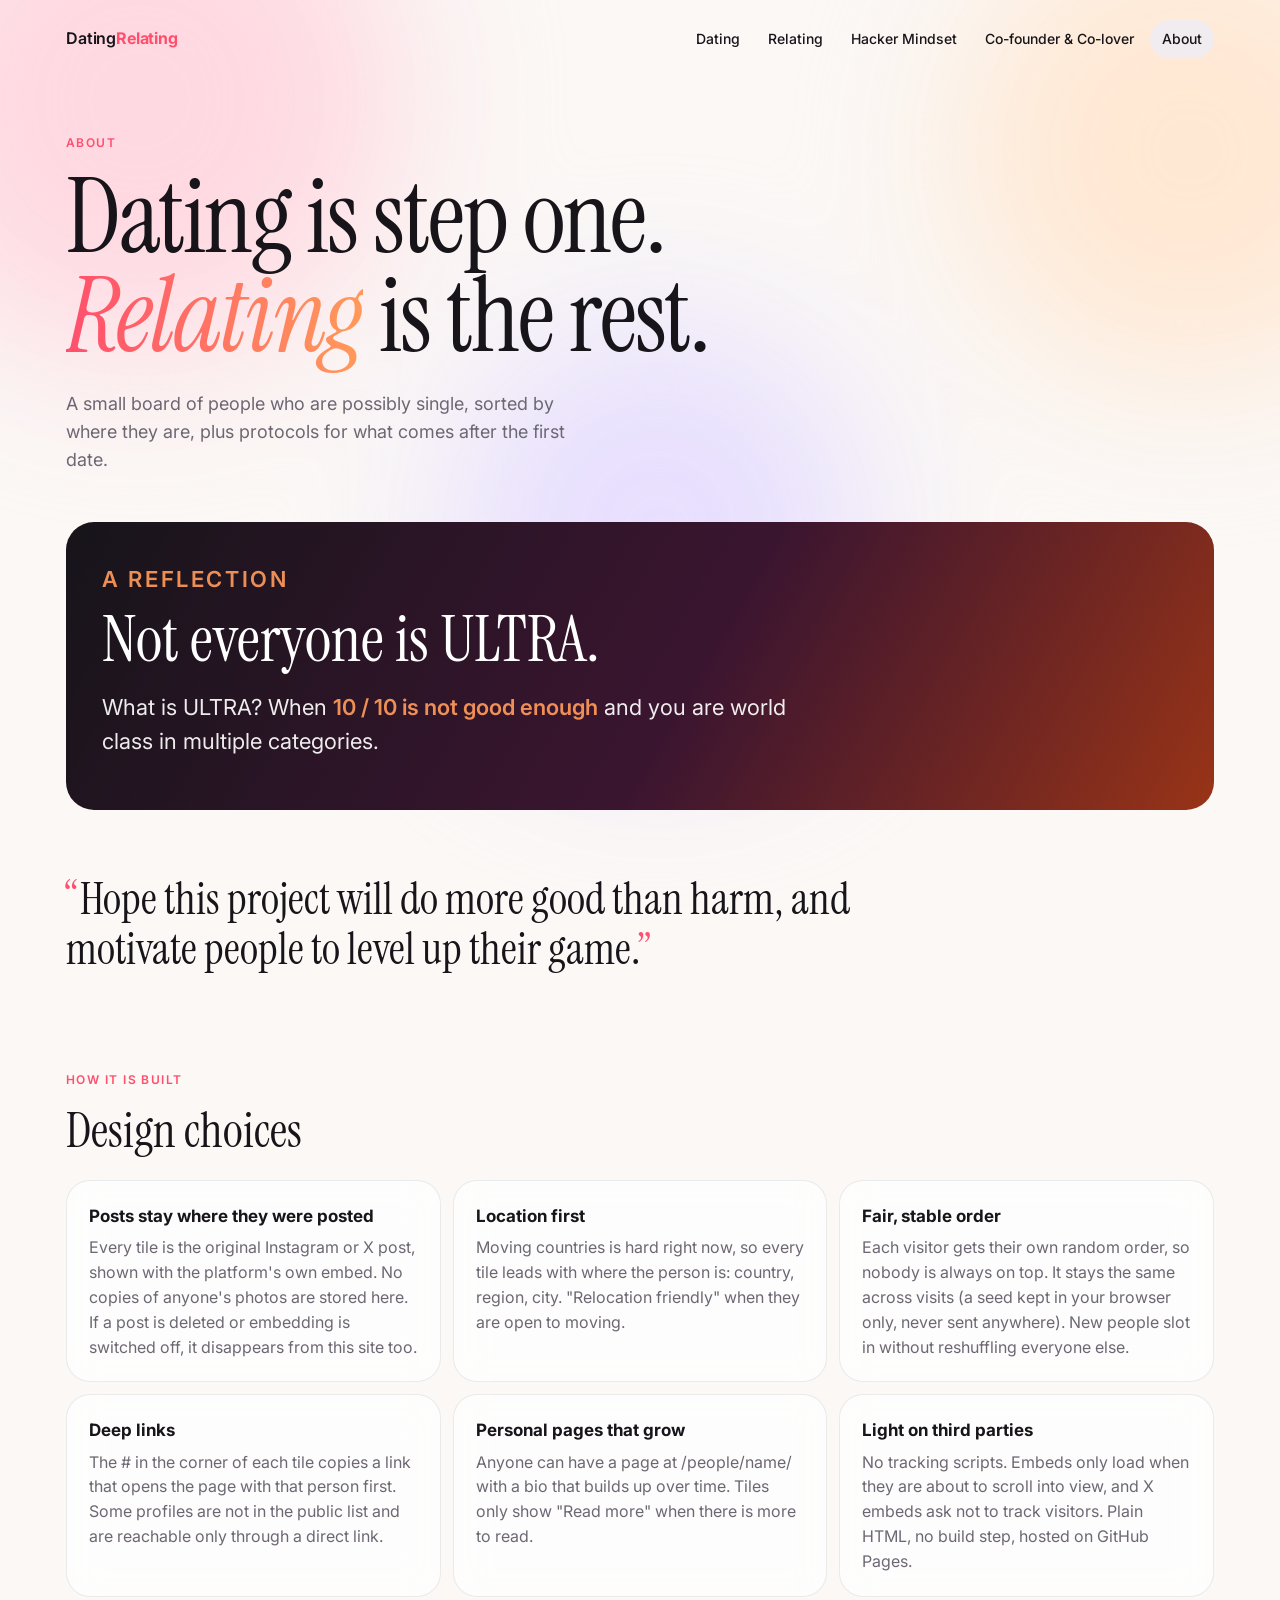
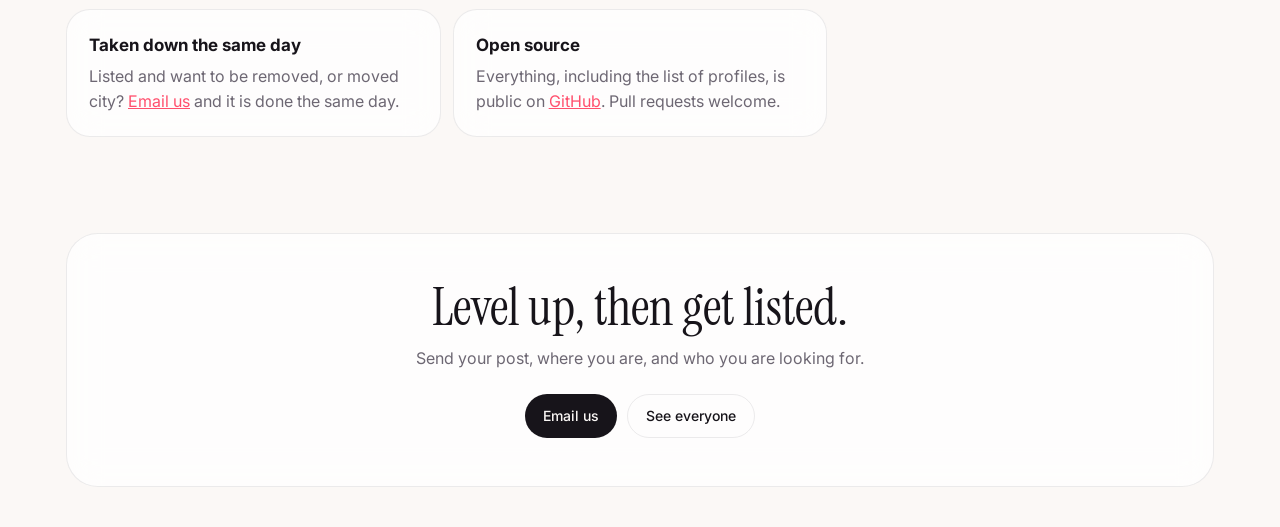
==== about/index.html @ b9c951d5 "About page, hidden profiles with approval banner, OF badge" ====
<!DOCTYPE html>
<html lang="en">
<head>
  <meta charset="UTF-8">
  <meta name="viewport" content="width=device-width, initial-scale=1">
  <title>About · DatingRelating.com</title>
  <meta name="description" content="Why DatingRelating.com exists, how it is built, and what ULTRA means.">
  <link rel="preconnect" href="https://fonts.googleapis.com">
  <link rel="preconnect" href="https://fonts.gstatic.com" crossorigin>
  <link href="https://fonts.googleapis.com/css2?family=Instrument+Serif:ital@0;1&family=Inter:wght@400;500;600&display=swap" rel="stylesheet">
  <link rel="stylesheet" href="/style.css">
  <style>
    .ultra {
      margin: 8px 0 0; padding: 40px 36px; border-radius: 28px; color: #fff;
      background: linear-gradient(120deg, #17141a 0%, #3b1530 55%, #c2410c 120%);
    }
    .ultra .eyebrow { color: #ff9a5a; }
    .ultra h2 { font-family: "Instrument Serif", Georgia, serif; font-weight: 400; font-size: clamp(36px, 6vw, 64px); line-height: 1; margin: 0 0 18px; }
    .ultra p { font-size: clamp(18px, 2.2vw, 22px); max-width: 720px; margin: 0 0 12px; opacity: .92; }
    .ultra strong { color: #ff9a5a; font-weight: 600; }

    .hope {
      margin: 64px 0 0; max-width: 860px;
      font-family: "Instrument Serif", Georgia, serif; font-size: clamp(28px, 4vw, 44px); line-height: 1.15;
    }
    .hope::before { content: "“"; color: var(--accent); }
    .hope::after { content: "”"; color: var(--accent); }

    .choices { display: grid; gap: 12px; grid-template-columns: repeat(auto-fit, minmax(300px, 1fr)); margin-top: 24px; }
    .choice { padding: 22px; }
    .choice h3 { margin: 0 0 6px; font-size: 17px; }
    .choice p { margin: 0; color: var(--muted); }
    .choice a { color: var(--accent); }
    section.block { margin-top: 96px; }
  </style>
</head>
<body>
  <div class="blobs" aria-hidden="true"><span></span><span></span><span></span></div>

  <div class="wrap">
    <nav>
      <a class="logo" href="/">Dating<b>Relating</b></a>
      <div class="navlinks">
        <a href="/">Dating</a>
        <a href="/relating/">Relating</a>
        <a href="/hacker-mindset/">Hacker Mindset</a>
        <a href="/co-founder-co-lover/">Co-founder &amp; Co-lover</a>
        <a href="/about/" aria-current="page">About</a>
      </div>
    </nav>

    <header>
      <p class="eyebrow">About</p>
      <h1>Dating is step one. <em>Relating</em> is the rest.</h1>
      <p class="lede">
        A small board of people who are possibly single, sorted by where they are,
        plus protocols for what comes after the first date.
      </p>
    </header>

    <section class="ultra">
      <p class="eyebrow">A reflection</p>
      <h2>Not everyone is ULTRA.</h2>
      <p>What is ULTRA? When <strong>10 / 10 is not good enough</strong> and you are world class in multiple categories.</p>
    </section>

    <p class="hope">Hope this project will do more good than harm, and motivate people to level up their game.</p>

    <section class="block">
      <p class="eyebrow">How it is built</p>
      <h2 class="section-title">Design choices</h2>
      <div class="choices">
        <div class="panel choice">
          <h3>Posts stay where they were posted</h3>
          <p>Every tile is the original Instagram or X post, shown with the platform's own embed. No copies of anyone's photos are stored here. If a post is deleted or embedding is switched off, it disappears from this site too.</p>
        </div>
        <div class="panel choice">
          <h3>Location first</h3>
          <p>Moving countries is hard right now, so every tile leads with where the person is: country, region, city. "Relocation friendly" when they are open to moving.</p>
        </div>
        <div class="panel choice">
          <h3>Fair, stable order</h3>
          <p>Each visitor gets their own random order, so nobody is always on top. It stays the same across visits (a seed kept in your browser only, never sent anywhere). New people slot in without reshuffling everyone else.</p>
        </div>
        <div class="panel choice">
          <h3>Deep links</h3>
          <p>The # in the corner of each tile copies a link that opens the page with that person first. Some profiles are not in the public list and are reachable only through a direct link.</p>
        </div>
        <div class="panel choice">
          <h3>Personal pages that grow</h3>
          <p>Anyone can have a page at /people/name/ with a bio that builds up over time. Tiles only show "Read more" when there is more to read.</p>
        </div>
        <div class="panel choice">
          <h3>Light on third parties</h3>
          <p>No tracking scripts. Embeds only load when they are about to scroll into view, and X embeds ask not to track visitors. Plain HTML, no build step, hosted on GitHub Pages.</p>
        </div>
        <div class="panel choice">
          <h3>Taken down the same day</h3>
          <p>Listed and want to be removed, or moved city? <a href="mailto:datingrelatingdotcom@gmail.com">Email us</a> and it is done the same day.</p>
        </div>
        <div class="panel choice">
          <h3>Open source</h3>
          <p>Everything, including the list of profiles, is public on <a href="https://github.com/PlanetaryCouncil/DatingRelating.com" target="_blank" rel="noopener">GitHub</a>. Pull requests welcome.</p>
        </div>
      </div>
    </section>

    <section class="join">
      <h2>Level up, then get listed.</h2>
      <p>Send your post, where you are, and who you are looking for.</p>
      <div class="row">
        <a class="btn" href="mailto:datingrelatingdotcom@gmail.com">Email us</a>
        <a class="btn ghost" href="/">See everyone</a>
      </div>
    </section>
  </div>
</body>
</html>
---- style.css ----
:root {
  --bg: #fbf8f6;
  --surface: rgba(255, 255, 255, 0.72);
  --text: #17141a;
  --muted: #6d6773;
  --line: rgba(23, 20, 26, 0.08);
  --accent: #ff4f6d;
  --accent-2: #ff9a5a;
  --chip: #f1ecef;
  --blob-1: #ffd5df;
  --blob-2: #ffe6cf;
  --blob-3: #e5dcff;
}
@media (prefers-color-scheme: dark) {
  :root {
    --bg: #0f0d12;
    --surface: rgba(28, 25, 32, 0.72);
    --text: #f4f0f6;
    --muted: #a49cab;
    --line: rgba(255, 255, 255, 0.08);
    --chip: #26222b;
    --blob-1: #4a1a2a;
    --blob-2: #45281a;
    --blob-3: #2a2148;
  }
}
* { box-sizing: border-box; }
body {
  margin: 0;
  background: var(--bg);
  color: var(--text);
  font: 16px/1.55 Inter, system-ui, -apple-system, sans-serif;
  -webkit-font-smoothing: antialiased;
  overflow-x: hidden;
}
.blobs { position: fixed; inset: 0; z-index: -1; pointer-events: none; filter: blur(80px); opacity: .9; }
.blobs span { position: absolute; border-radius: 50%; }
.blobs span:nth-child(1) { width: 520px; height: 520px; background: var(--blob-1); top: -160px; left: -120px; }
.blobs span:nth-child(2) { width: 460px; height: 460px; background: var(--blob-2); top: -80px; right: -140px; }
.blobs span:nth-child(3) { width: 420px; height: 420px; background: var(--blob-3); top: 320px; left: 35%; }

.wrap { max-width: 1180px; margin: 0 auto; padding: 0 16px; }

nav { display: flex; justify-content: space-between; align-items: center; padding: 20px 0; }
.logo { font-weight: 600; letter-spacing: -0.01em; }
.logo b { color: var(--accent); }
.btn {
  display: inline-flex; align-items: center; gap: 6px;
  background: var(--text); color: var(--bg); text-decoration: none;
  padding: 10px 18px; border-radius: 999px; font-weight: 500; font-size: 14px;
  transition: transform .15s ease;
}
.btn:hover { transform: translateY(-1px); }

header { padding: 56px 0 40px; }
h1 {
  font-family: "Instrument Serif", Georgia, serif; font-weight: 400;
  font-size: clamp(44px, 9vw, 104px); line-height: .95; letter-spacing: -0.02em;
  margin: 0; max-width: 900px;
}
h1 em {
  background: linear-gradient(90deg, var(--accent), var(--accent-2));
  -webkit-background-clip: text; background-clip: text; color: transparent;
}

.join {
  margin: 96px 0 40px; padding: 48px 32px; border-radius: 32px; text-align: center;
  background: var(--surface); border: 1px solid var(--line);
  backdrop-filter: blur(16px); -webkit-backdrop-filter: blur(16px);
}
.join h2 { font-family: "Instrument Serif", Georgia, serif; font-weight: 400; font-size: clamp(34px, 5vw, 52px); margin: 0 0 12px; line-height: 1; }
.join p { color: var(--muted); max-width: 520px; margin: 0 auto 24px; }
.join .row { display: flex; gap: 10px; justify-content: center; flex-wrap: wrap; }
.btn.ghost { background: transparent; color: var(--text); border: 1px solid var(--line); }
.fine { color: var(--muted); font-size: 13px; text-align: center; margin: 0 0 40px; }
.fine a { color: inherit; }

.lede { max-width: 520px; color: var(--muted); font-size: 18px; margin: 24px 0 0; }

/* Site nav */
.navlinks { display: flex; align-items: center; gap: 4px; flex-wrap: wrap; justify-content: flex-end; }
.navlinks a:not(.btn) {
  color: var(--text); text-decoration: none; font-size: 14px; font-weight: 500;
  padding: 8px 12px; border-radius: 999px;
}
.navlinks a:not(.btn):hover, .navlinks a[aria-current="page"] { background: var(--chip); }
.logo { color: var(--text); text-decoration: none; }
@media (max-width: 560px) {
  nav { flex-wrap: wrap; gap: 8px; }
  .navlinks .btn { display: none; }
  .navlinks {
    width: calc(100% + 32px); margin: 0 -16px; padding: 0 16px;
    flex-wrap: nowrap; justify-content: flex-start; overflow-x: auto; scrollbar-width: none;
  }
  .navlinks::-webkit-scrollbar { display: none; }
  .navlinks a:not(.btn) { white-space: nowrap; }
  .navlinks a:first-child { margin-left: -12px; }
}

/* Long-form pages */
.eyebrow { text-transform: uppercase; letter-spacing: .12em; font-size: 12px; font-weight: 600; color: var(--accent); margin: 0 0 16px; }
.prose { max-width: 720px; }
.prose h2, .section-title {
  font-family: "Instrument Serif", Georgia, serif; font-weight: 400;
  font-size: clamp(32px, 5vw, 48px); line-height: 1.05; margin: 0 0 16px;
}
.prose p { color: var(--muted); font-size: 18px; }
.panel {
  background: var(--surface); border: 1px solid var(--line); border-radius: 24px;
  backdrop-filter: blur(16px); -webkit-backdrop-filter: blur(16px);
}
.figure { margin: 0; }
.figure img { width: 100%; height: auto; display: block; border-radius: 20px; border: 1px solid var(--line); }
.figure figcaption { color: var(--muted); font-size: 13px; margin-top: 8px; }

/* Instagram / X embed frames (see embeds.js) */
.frame { position: relative; border-radius: 16px; overflow: hidden; background: var(--chip); }
.frame iframe { display: block; width: 100%; border: 0; background: transparent; position: relative; }
.frame.ig iframe { height: 620px; }
.frame.x iframe { height: 420px; }
.frame .fallback { position: absolute; inset: auto 0 0 0; }
.frame.ready { background: transparent; }
.frame .fallback {
  display: block; padding: 28px; border-radius: 16px; background: var(--chip);
  color: var(--accent); font-weight: 600; text-decoration: none; text-align: center;
}
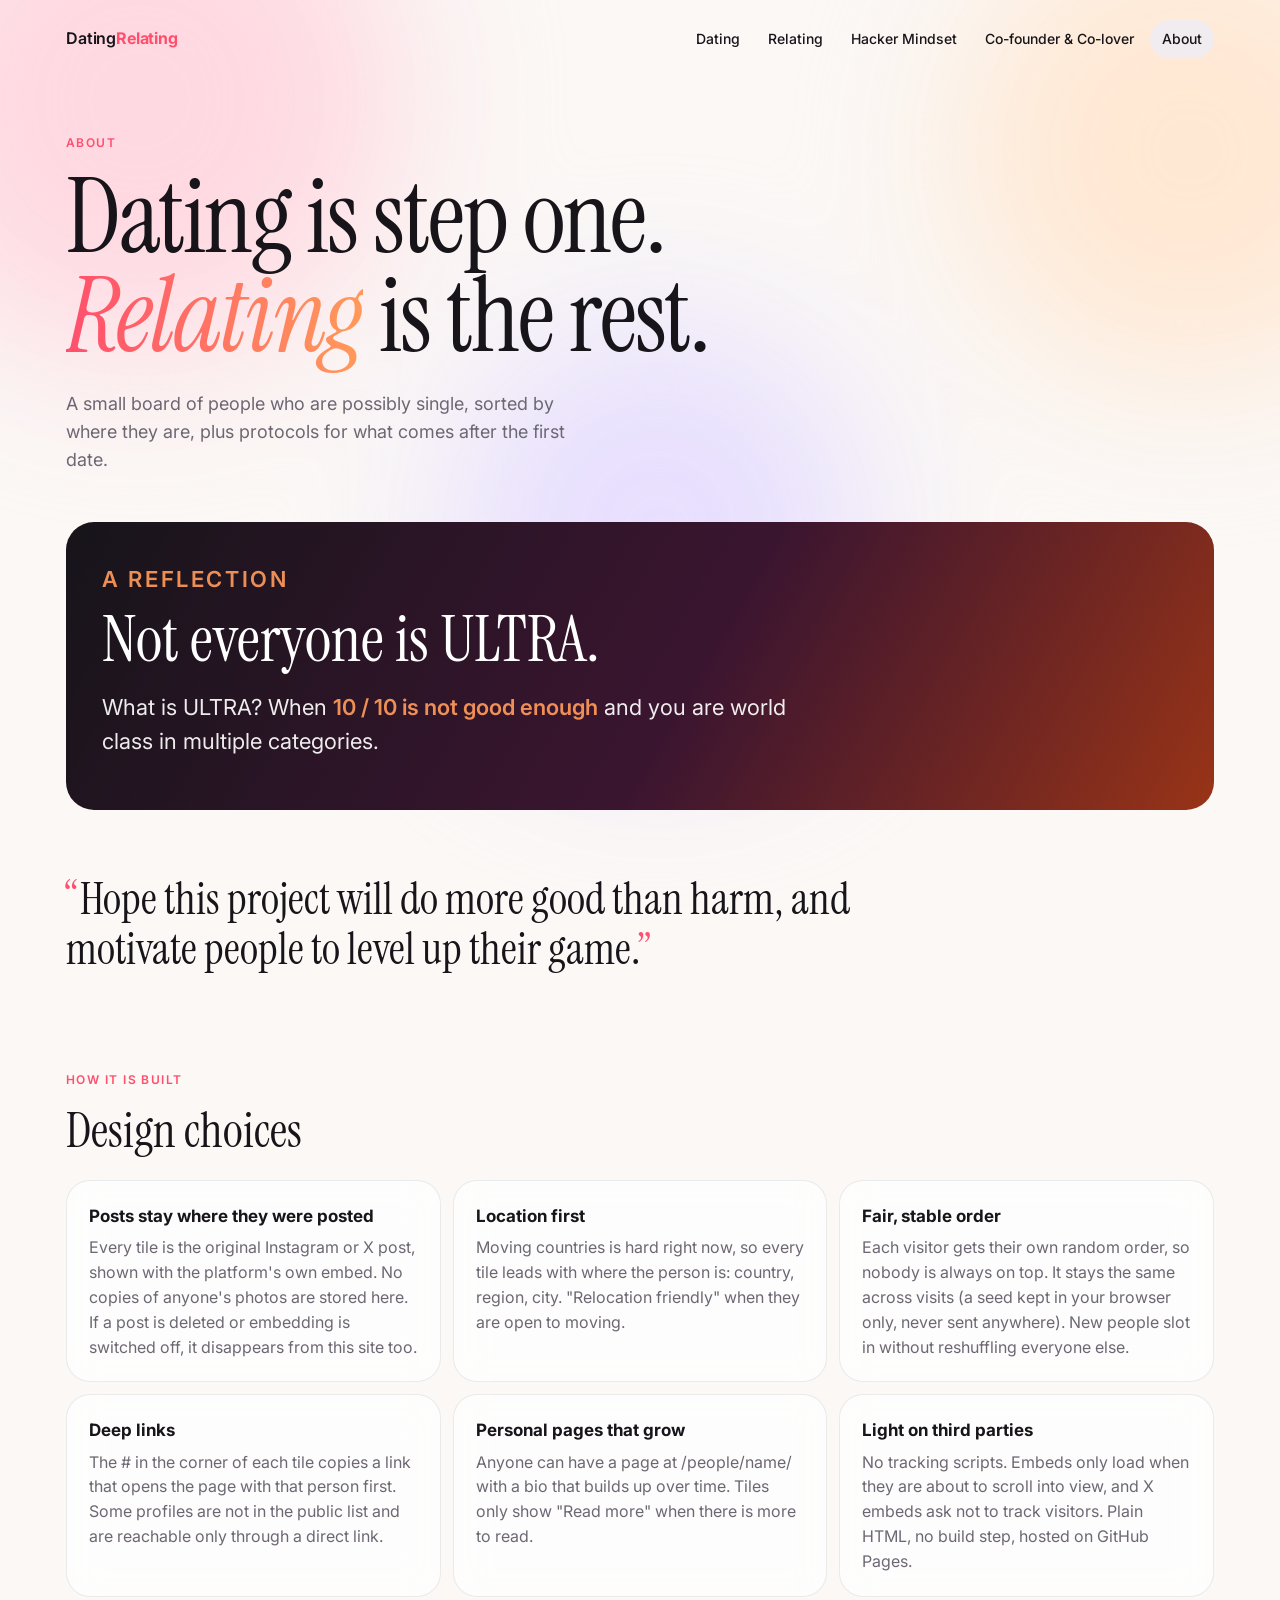
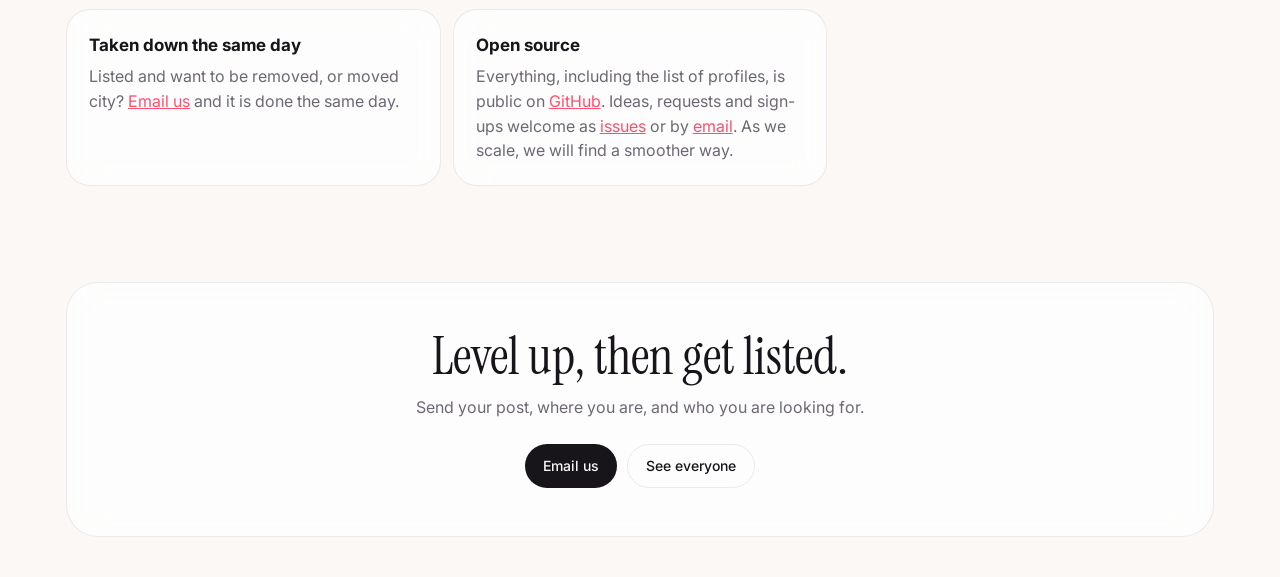
==== commit 3e74d460: "Updating wording on the button" ====
--- a/about/index.html
+++ b/about/index.html
@@ -100,7 +100,7 @@
         </div>
         <div class="panel choice">
           <h3>Open source</h3>
-          <p>Everything, including the list of profiles, is public on <a href="https://github.com/PlanetaryCouncil/DatingRelating.com" target="_blank" rel="noopener">GitHub</a>. Pull requests welcome.</p>
+          <p>Everything, including the list of profiles, is public on <a href="https://github.com/PlanetaryCouncil/DatingRelating.com" target="_blank" rel="noopener">GitHub</a>. Ideas, requests and sign-ups welcome as <a href="https://github.com/PlanetaryCouncil/DatingRelating.com/issues" target="_blank" rel="noopener">issues</a> or by <a href="mailto:datingrelatingdotcom@gmail.com">email</a>. As we scale, we will find a smoother way.</p>
         </div>
       </div>
     </section>
--- a/style.css
+++ b/style.css
@@ -124,3 +124,16 @@
   display: block; padding: 28px; border-radius: 16px; background: var(--chip);
   color: var(--accent); font-weight: 600; text-decoration: none; text-align: center;
 }
+
+/* Age-restricted posts can't be embedded: link panel instead (see restrictedFrame in embeds.js) */
+.frame.restricted {
+  display: grid; place-items: center; align-content: center; gap: 6px; aspect-ratio: 4 / 5;
+  text-decoration: none; color: var(--text); text-align: center; padding: 24px;
+  background: linear-gradient(160deg, var(--chip), var(--surface));
+}
+.frame.restricted .r-badge {
+  width: 64px; height: 64px; border-radius: 50%; display: grid; place-items: center;
+  font-weight: 800; font-size: 20px; color: #fff; background: linear-gradient(135deg, var(--accent), var(--accent-2));
+}
+.frame.restricted .r-title { font-weight: 600; margin-top: 6px; }
+.frame.restricted .r-sub { color: var(--accent); font-weight: 600; font-size: 14px; }
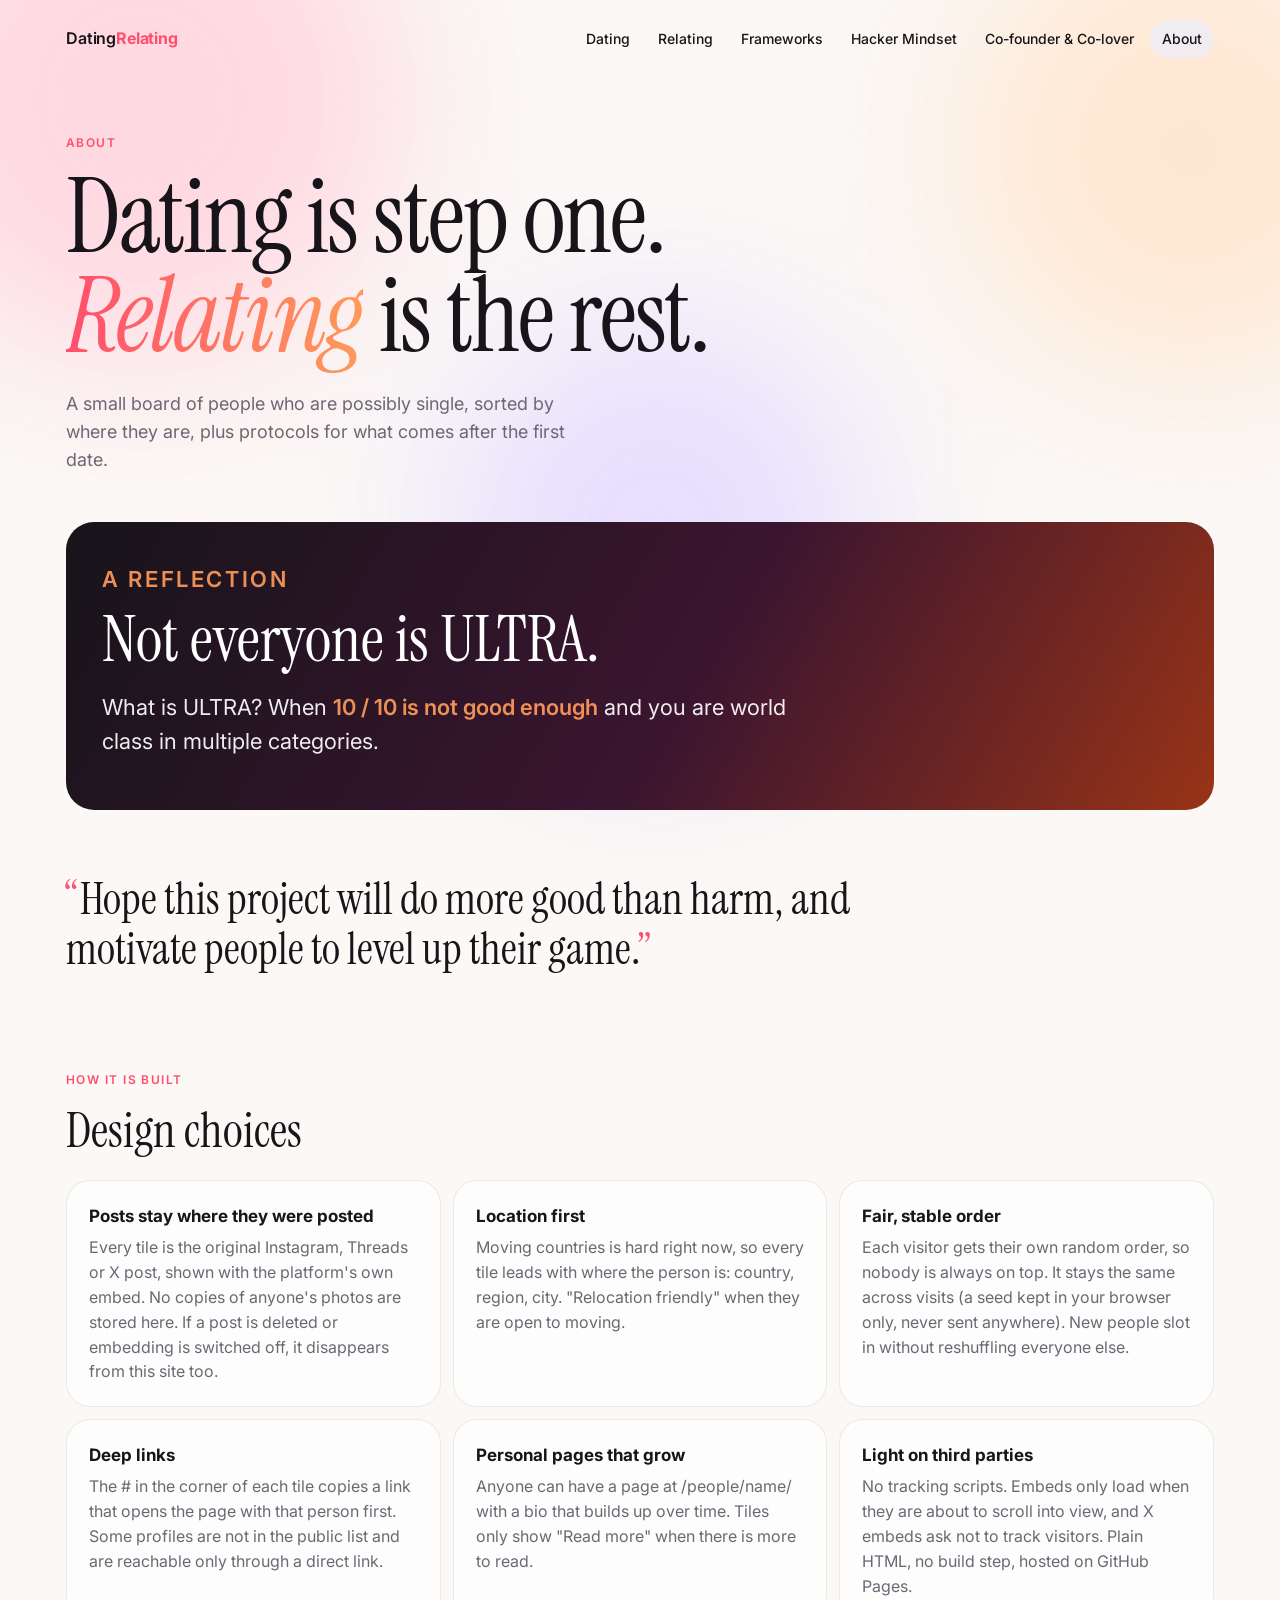
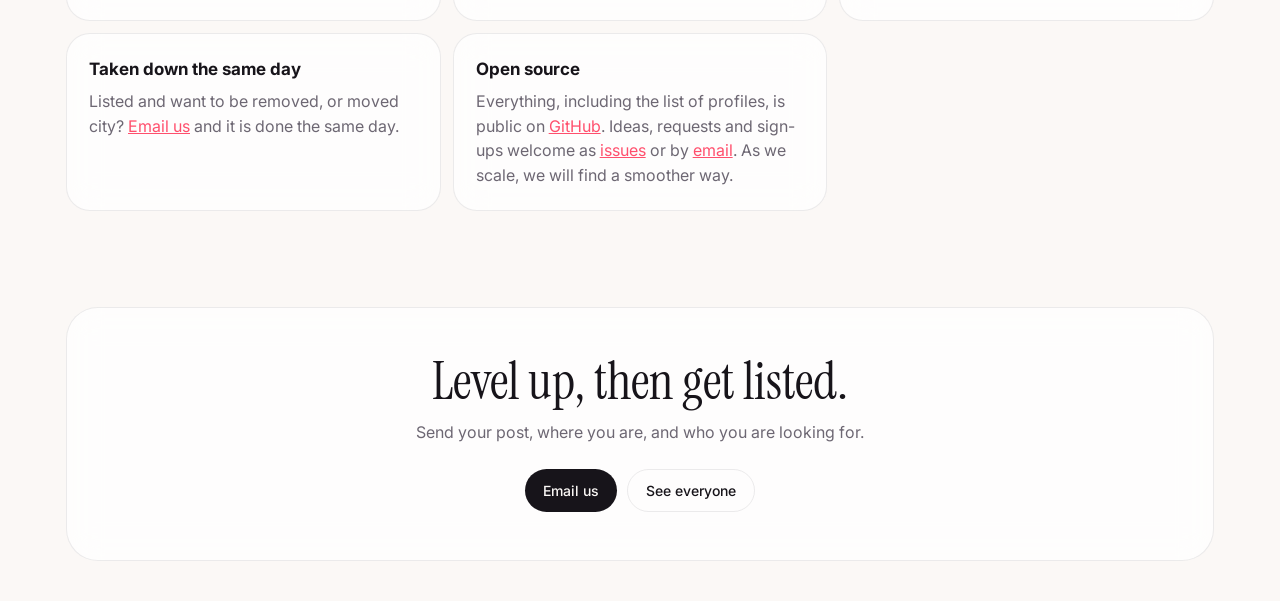
==== commit 31fe36f5: "Frameworks section: Dating Tech Spec by Olesya Kovalskaya; Threads support; Becca public" ====
--- a/about/index.html
+++ b/about/index.html
@@ -43,6 +43,7 @@
       <div class="navlinks">
         <a href="/">Dating</a>
         <a href="/relating/">Relating</a>
+        <a href="/frameworks/">Frameworks</a>
         <a href="/hacker-mindset/">Hacker Mindset</a>
         <a href="/co-founder-co-lover/">Co-founder &amp; Co-lover</a>
         <a href="/about/" aria-current="page">About</a>
@@ -72,7 +73,7 @@
       <div class="choices">
         <div class="panel choice">
           <h3>Posts stay where they were posted</h3>
-          <p>Every tile is the original Instagram or X post, shown with the platform's own embed. No copies of anyone's photos are stored here. If a post is deleted or embedding is switched off, it disappears from this site too.</p>
+          <p>Every tile is the original Instagram, Threads or X post, shown with the platform's own embed. No copies of anyone's photos are stored here. If a post is deleted or embedding is switched off, it disappears from this site too.</p>
         </div>
         <div class="panel choice">
           <h3>Location first</h3>
--- a/style.css
+++ b/style.css
@@ -137,3 +137,4 @@
 }
 .frame.restricted .r-title { font-weight: 600; margin-top: 6px; }
 .frame.restricted .r-sub { color: var(--accent); font-weight: 600; font-size: 14px; }
+.frame.threads iframe { height: 380px; }
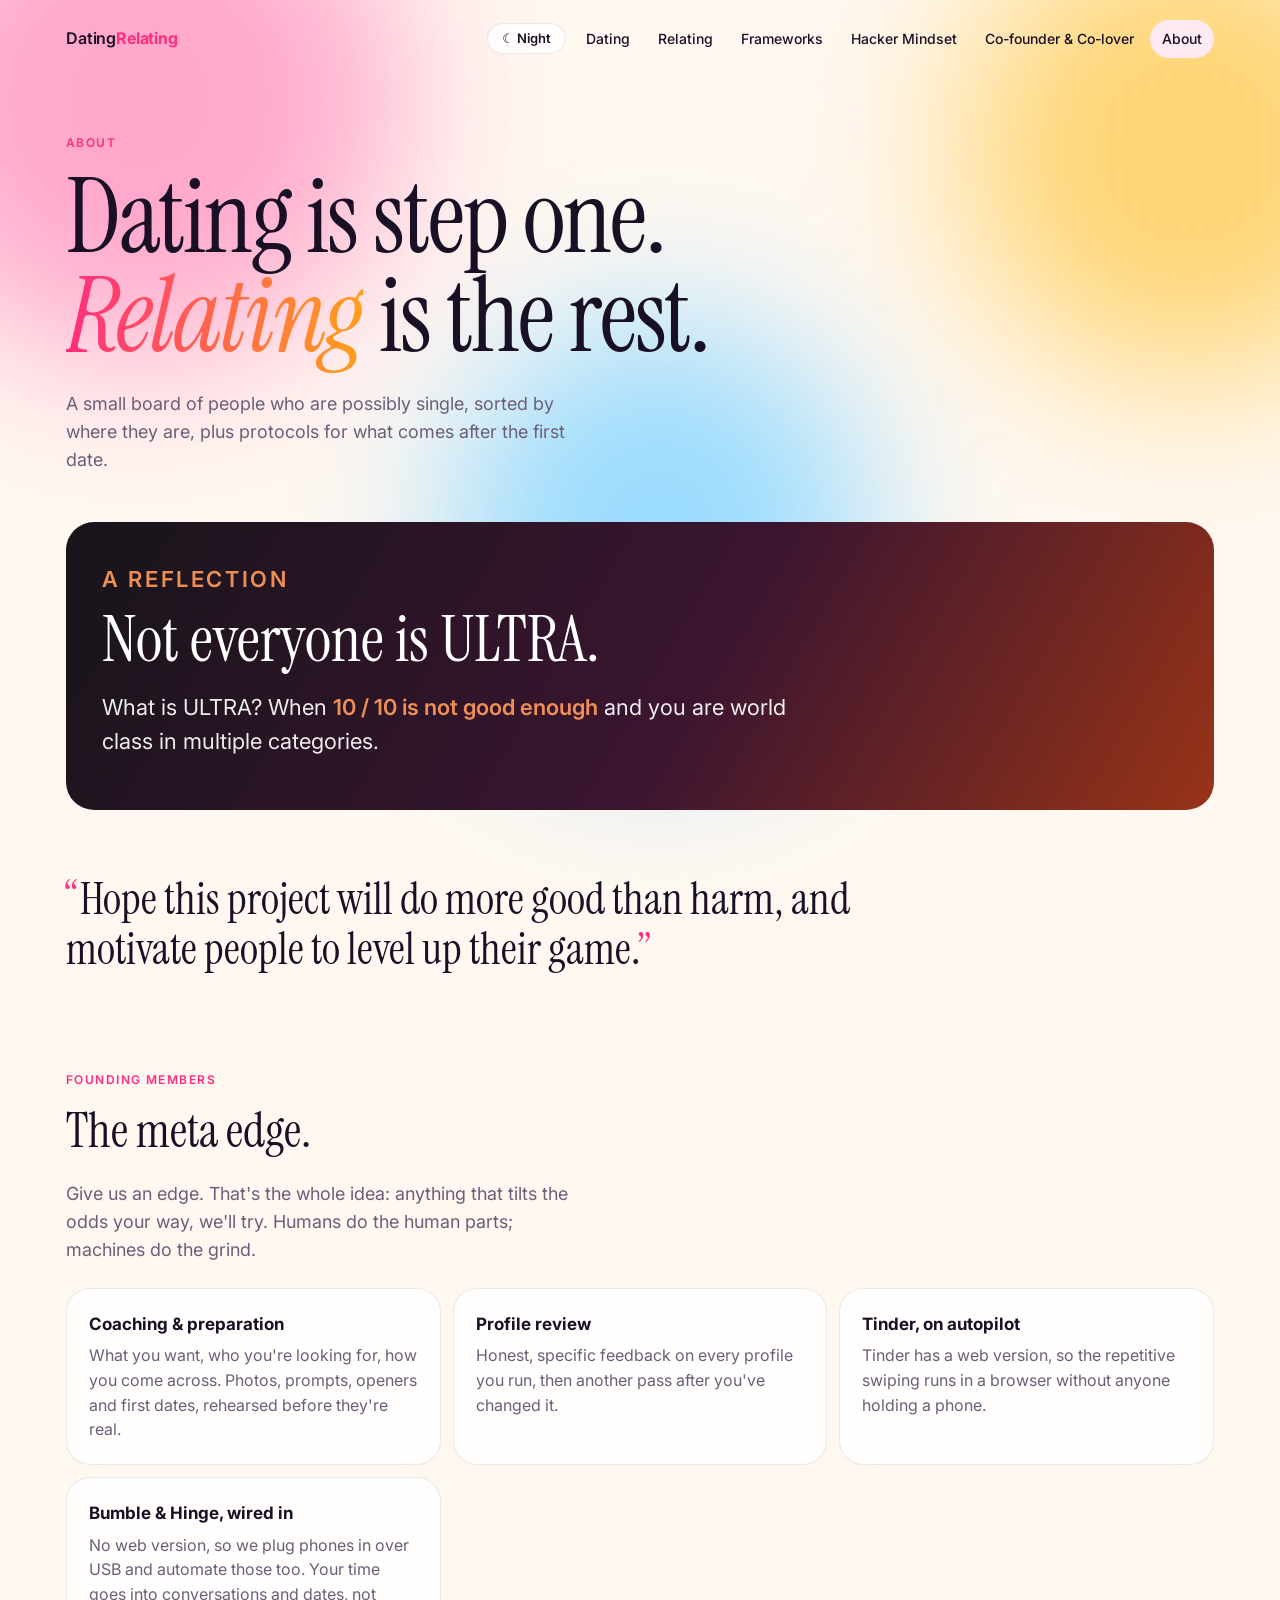
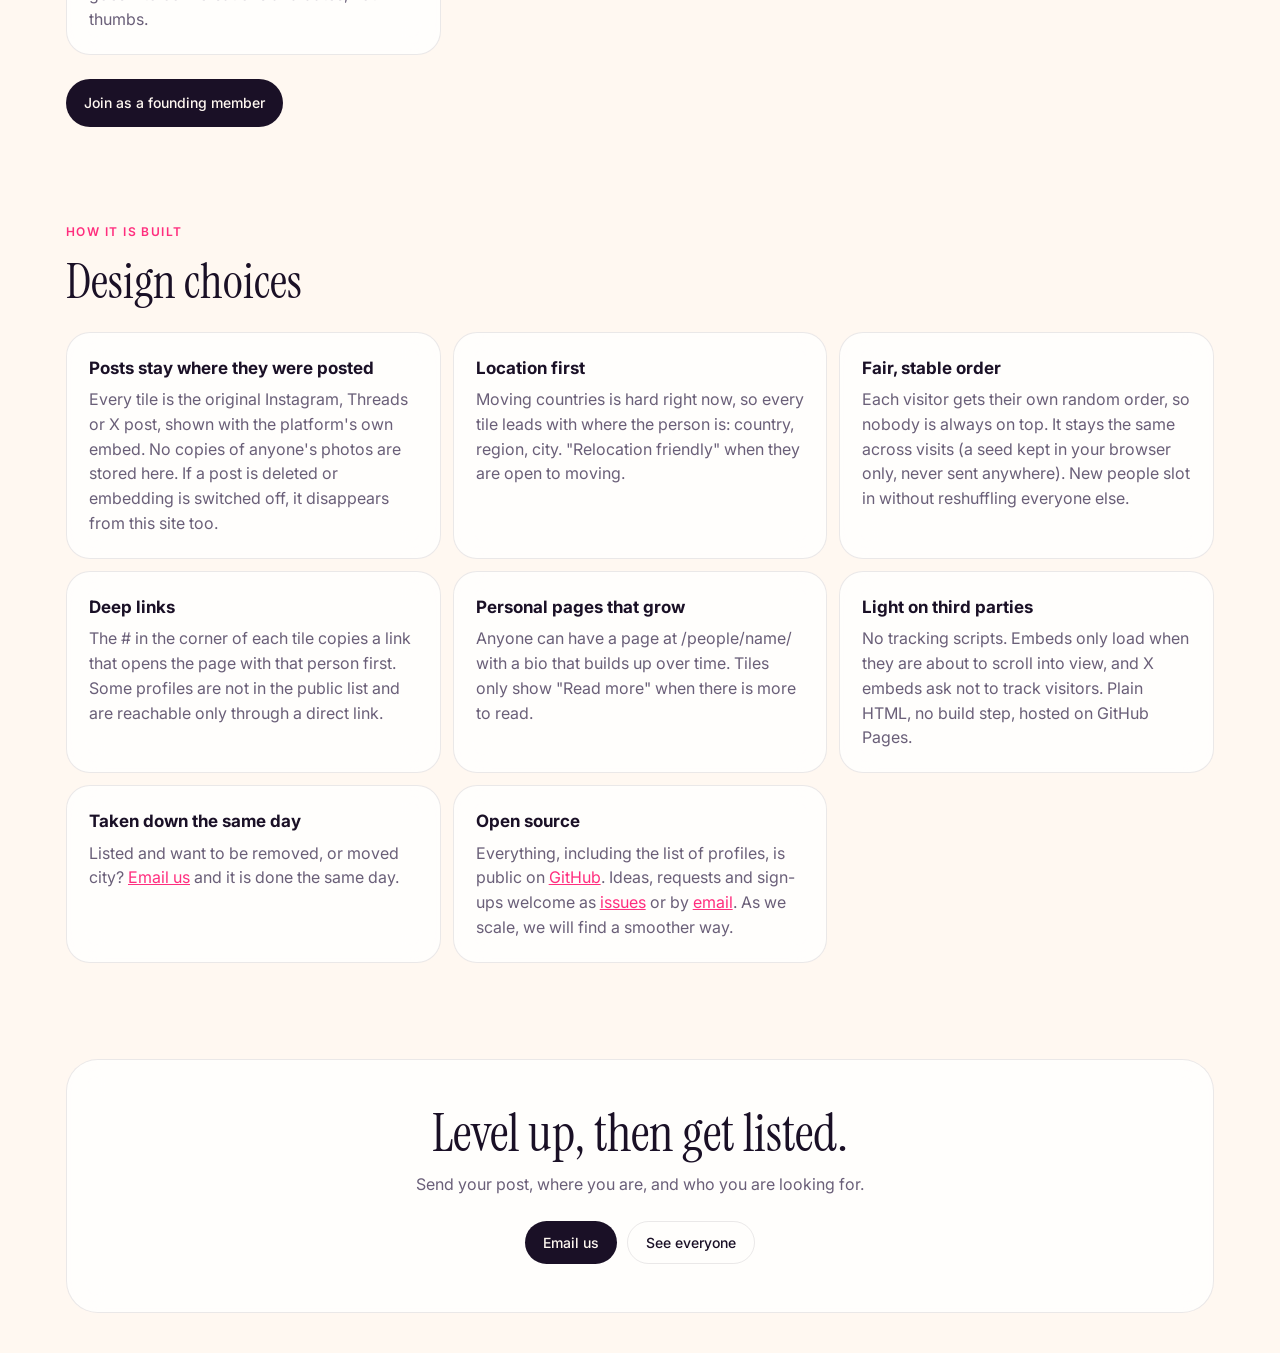
==== commit 00392c9c: "Homepage refresh: bright palette, Day/Night toggle on every page, founding members section replaces " ====
--- a/about/index.html
+++ b/about/index.html
@@ -9,6 +9,7 @@
   <link rel="preconnect" href="https://fonts.gstatic.com" crossorigin>
   <link href="https://fonts.googleapis.com/css2?family=Instrument+Serif:ital@0;1&family=Inter:wght@400;500;600&display=swap" rel="stylesheet">
   <link rel="stylesheet" href="/style.css">
+  <script src="/theme.js"></script>
   <style>
     .ultra {
       margin: 8px 0 0; padding: 40px 36px; border-radius: 28px; color: #fff;
@@ -67,6 +68,31 @@
 
     <p class="hope">Hope this project will do more good than harm, and motivate people to level up their game.</p>
 
+    <section class="block" id="meta-edge">
+      <p class="eyebrow">Founding members</p>
+      <h2 class="section-title">The meta edge.</h2>
+      <p class="lede">Give us an edge. That's the whole idea: anything that tilts the odds your way, we'll try. Humans do the human parts; machines do the grind.</p>
+      <div class="choices">
+        <div class="panel choice">
+          <h3>Coaching &amp; preparation</h3>
+          <p>What you want, who you're looking for, how you come across. Photos, prompts, openers and first dates, rehearsed before they're real.</p>
+        </div>
+        <div class="panel choice">
+          <h3>Profile review</h3>
+          <p>Honest, specific feedback on every profile you run, then another pass after you've changed it.</p>
+        </div>
+        <div class="panel choice">
+          <h3>Tinder, on autopilot</h3>
+          <p>Tinder has a web version, so the repetitive swiping runs in a browser without anyone holding a phone.</p>
+        </div>
+        <div class="panel choice">
+          <h3>Bumble &amp; Hinge, wired in</h3>
+          <p>No web version, so we plug phones in over USB and automate those too. Your time goes into conversations and dates, not thumbs.</p>
+        </div>
+      </div>
+      <div class="connection-actions"><a class="btn" href="mailto:datingrelatingdotcom@gmail.com?subject=Founding%20member">Join as a founding member</a></div>
+    </section>
+
     <section class="block">
       <p class="eyebrow">How it is built</p>
       <h2 class="section-title">Design choices</h2>
--- a/style.css
+++ b/style.css
@@ -1,28 +1,47 @@
 :root {
-  --bg: #fbf8f6;
-  --surface: rgba(255, 255, 255, 0.72);
-  --text: #17141a;
-  --muted: #6d6773;
-  --line: rgba(23, 20, 26, 0.08);
-  --accent: #ff4f6d;
-  --accent-2: #ff9a5a;
-  --chip: #f1ecef;
-  --blob-1: #ffd5df;
-  --blob-2: #ffe6cf;
-  --blob-3: #e5dcff;
-}
+  --bg: #fff8f1;
+  --surface: rgba(255, 255, 255, 0.78);
+  --text: #1a1026;
+  --muted: #6a5f78;
+  --line: rgba(26, 16, 38, 0.09);
+  --accent: #ff2e7e;
+  --accent-2: #ff9f1c;
+  --chip: #fdeaf2;
+  --blob-1: #ff9ec7;
+  --blob-2: #ffd166;
+  --blob-3: #8fd8ff;
+  color-scheme: light;
+}
+/* Night mode: follows the device unless the visitor picked day or night (theme.js). */
 @media (prefers-color-scheme: dark) {
-  :root {
-    --bg: #0f0d12;
-    --surface: rgba(28, 25, 32, 0.72);
-    --text: #f4f0f6;
-    --muted: #a49cab;
-    --line: rgba(255, 255, 255, 0.08);
-    --chip: #26222b;
-    --blob-1: #4a1a2a;
-    --blob-2: #45281a;
-    --blob-3: #2a2148;
+  :root:not([data-theme="light"]) {
+    --bg: #120a24;
+    --surface: rgba(32, 20, 56, 0.72);
+    --text: #fbf3ff;
+    --muted: #b9a8cf;
+    --line: rgba(255, 255, 255, 0.1);
+    --accent: #ff4f9a;
+    --accent-2: #ffc93c;
+    --chip: #2c1d4a;
+    --blob-1: #7a1f63;
+    --blob-2: #6b3a12;
+    --blob-3: #18487d;
+    color-scheme: dark;
   }
+}
+:root[data-theme="dark"] {
+  --bg: #120a24;
+  --surface: rgba(32, 20, 56, 0.72);
+  --text: #fbf3ff;
+  --muted: #b9a8cf;
+  --line: rgba(255, 255, 255, 0.1);
+  --accent: #ff4f9a;
+  --accent-2: #ffc93c;
+  --chip: #2c1d4a;
+  --blob-1: #7a1f63;
+  --blob-2: #6b3a12;
+  --blob-3: #18487d;
+  color-scheme: dark;
 }
 * { box-sizing: border-box; }
 body {
@@ -78,6 +97,12 @@
 .lede { max-width: 520px; color: var(--muted); font-size: 18px; margin: 24px 0 0; }
 
 /* Site nav */
+.theme-toggle {
+  margin-left: auto; margin-right: 8px; padding: 8px 14px; border-radius: 999px; cursor: pointer;
+  border: 1px solid var(--line); background: var(--surface); color: var(--text);
+  font: 600 13px/1 Inter, system-ui, sans-serif;
+}
+.theme-toggle:hover { background: var(--chip); }
 .navlinks { display: flex; align-items: center; gap: 4px; flex-wrap: wrap; justify-content: flex-end; }
 .navlinks a:not(.btn) {
   color: var(--text); text-decoration: none; font-size: 14px; font-weight: 500;
@@ -138,3 +163,80 @@
 .frame.restricted .r-title { font-weight: 600; margin-top: 6px; }
 .frame.restricted .r-sub { color: var(--accent); font-weight: 600; font-size: 14px; }
 .frame.threads iframe { height: 380px; }
+
+/* Homepage: purpose, values, founding members */
+.connection-hero { padding: 44px 0 32px; max-width: 880px; }
+.connection-hero .eyebrow { color: var(--muted); }
+.connection-hero h1 { font-size: clamp(46px, 7.4vw, 88px); }
+.connection-hero .lede { max-width: 600px; margin-top: 22px; }
+.connection-mission { max-width: 580px; font: 400 24px/1.3 'Instrument Serif', Georgia, serif; margin: 20px 0 0; }
+.connection-actions { display: flex; align-items: center; flex-wrap: wrap; gap: 10px 22px; margin-top: 24px; }
+.connection-actions .btn { min-height: 48px; justify-content: center; }
+.connection-secondary { display: inline-flex; align-items: center; min-height: 44px; color: var(--text); font-size: 14px; text-underline-offset: 5px; }
+.connection-values { display: grid; grid-template-columns: repeat(3, minmax(0, 1fr)); gap: 24px; padding: 24px 0; border-top: 1px solid var(--line); border-bottom: 1px solid var(--line); }
+.connection-values a { display: flex; align-items: flex-start; gap: 12px; color: var(--text); text-decoration: none; padding: 8px 0; }
+.connection-values a:hover h2 { text-decoration: underline; text-underline-offset: 4px; }
+.value-number { color: var(--muted); font-size: 11px; padding-top: 5px; }
+.connection-values h2 { font: 400 27px/1.1 'Instrument Serif', Georgia, serif; margin: 0; }
+.connection-values p { font-size: 13px; color: var(--muted); margin: 8px 0 0; line-height: 1.5; }
+.connection-values a > span:last-child { margin-left: auto; font-size: 16px; }
+button.btn { font-family: inherit; border: 0; cursor: pointer; }
+button.btn.ghost { border: 1px solid var(--line); }
+.homepage-auction h2 { font: 400 36px/1.05 'Instrument Serif', Georgia, serif; margin: 0; }
+.homepage-auction { display: grid; grid-template-columns: 1.2fr 1fr; gap: 40px; padding: 28px; margin-bottom: 48px; }
+.homepage-auction p:not(.eyebrow) { color: var(--muted); max-width: 480px; margin: 12px 0 0; }
+.homepage-auction h2 { font-size: 32px; }
+.auction-status { border-left: 1px solid var(--line); padding-left: 28px; font-size: 14px; }
+.auction-label { font-size: 12px; font-weight: 600; background: var(--chip); padding: 6px 12px; display: inline-block; border-radius: 99px; }
+.auction-status a { color: var(--text); display: inline-block; margin-top: 14px; padding: 6px 0; text-underline-offset: 4px; }
+.people-heading { margin-bottom: 24px; }
+.people-heading .section-title { font-size: clamp(30px, 4vw, 44px); margin-bottom: 8px; }
+.people-heading p { color: var(--muted); margin: 0; }
+.founder-note { max-width: 720px; margin: 0 auto 40px; padding: 20px 24px; }
+.founder-note summary { cursor: pointer; font-weight: 500; }
+.founder-note p { color: var(--muted); margin-bottom: 0; }
+[hidden] { display: none !important; }
+:focus-visible { outline: 3px solid var(--accent); outline-offset: 3px; }
+@media (max-width: 760px) {
+  .dating-home nav { padding: 14px 0 8px; }
+  .connection-hero { padding: 22px 0 26px; }
+  .connection-hero .eyebrow { font-size: 10px; line-height: 1.6; margin-bottom: 12px; max-width: 290px; }
+  .connection-hero h1 { font-size: clamp(42px, 10.5vw, 64px); }
+  .connection-hero .lede { font-size: 15px; margin-top: 16px; }
+  .connection-mission { font-size: 23px; margin-top: 16px; }
+  .connection-actions { margin-top: 18px; gap: 6px 16px; }
+  .connection-actions .btn, .connection-secondary { font-size: 13px; }
+  .connection-values { grid-template-columns: 1fr; gap: 0; padding: 8px 0; }
+  .connection-values a { padding: 14px 0; }
+  .connection-values a + a { border-top: 1px solid var(--line); }
+  .connection-values h2 { font-size: 25px; }
+  .connection-values p { margin-top: 4px; }
+  .homepage-auction { grid-template-columns: 1fr; gap: 20px; padding: 22px; margin-bottom: 32px; }
+  .auction-status { border-left: 0; border-top: 1px solid var(--line); padding: 20px 0 0; }
+}
+@media (max-width: 560px) {
+  .dating-home .navlinks { padding-bottom: 3px; }
+  .dating-home .navlinks a:not(.btn) { font-size: 12px; min-height: 44px; display: inline-flex; align-items: center; }
+}
+@media (prefers-reduced-motion: reduce) { *, *::before, *::after { transition: none !important; scroll-behavior: auto !important; } }
+
+
+/* Founding members */
+.founding { display: grid; grid-template-columns: minmax(0, 1fr) minmax(0, 1fr); gap: clamp(28px, 5vw, 64px); align-items: center; padding: 56px 0; scroll-margin-top: 16px; }
+.founding h2 { font: 400 clamp(36px, 5vw, 56px)/1.02 'Instrument Serif', Georgia, serif; margin: 0 0 16px; }
+.founding h2 em { background: linear-gradient(90deg, var(--accent), var(--accent-2)); -webkit-background-clip: text; background-clip: text; color: transparent; }
+.founding-intro > p:not(.eyebrow) { color: var(--muted); max-width: 480px; margin: 0; }
+.founding-steps { list-style: none; margin: 0; padding: 0; display: grid; grid-template-columns: repeat(2, minmax(0, 1fr)); gap: 12px; }
+.founding-steps li {
+  display: flex; gap: 12px; padding: 18px; border-radius: 20px; border: 1px solid var(--line);
+  background: var(--surface); backdrop-filter: blur(16px); -webkit-backdrop-filter: blur(16px);
+}
+.founding-steps li > span { color: var(--accent); font-weight: 600; font-size: 12px; padding-top: 4px; }
+.founding-steps h3 { margin: 0 0 4px; font-size: 17px; }
+.founding-steps p { margin: 0; color: var(--muted); font-size: 14px; line-height: 1.5; }
+@media (max-width: 760px) {
+  .founding { grid-template-columns: 1fr; padding: 36px 0; }
+}
+@media (max-width: 420px) {
+  .founding-steps { grid-template-columns: 1fr; }
+}
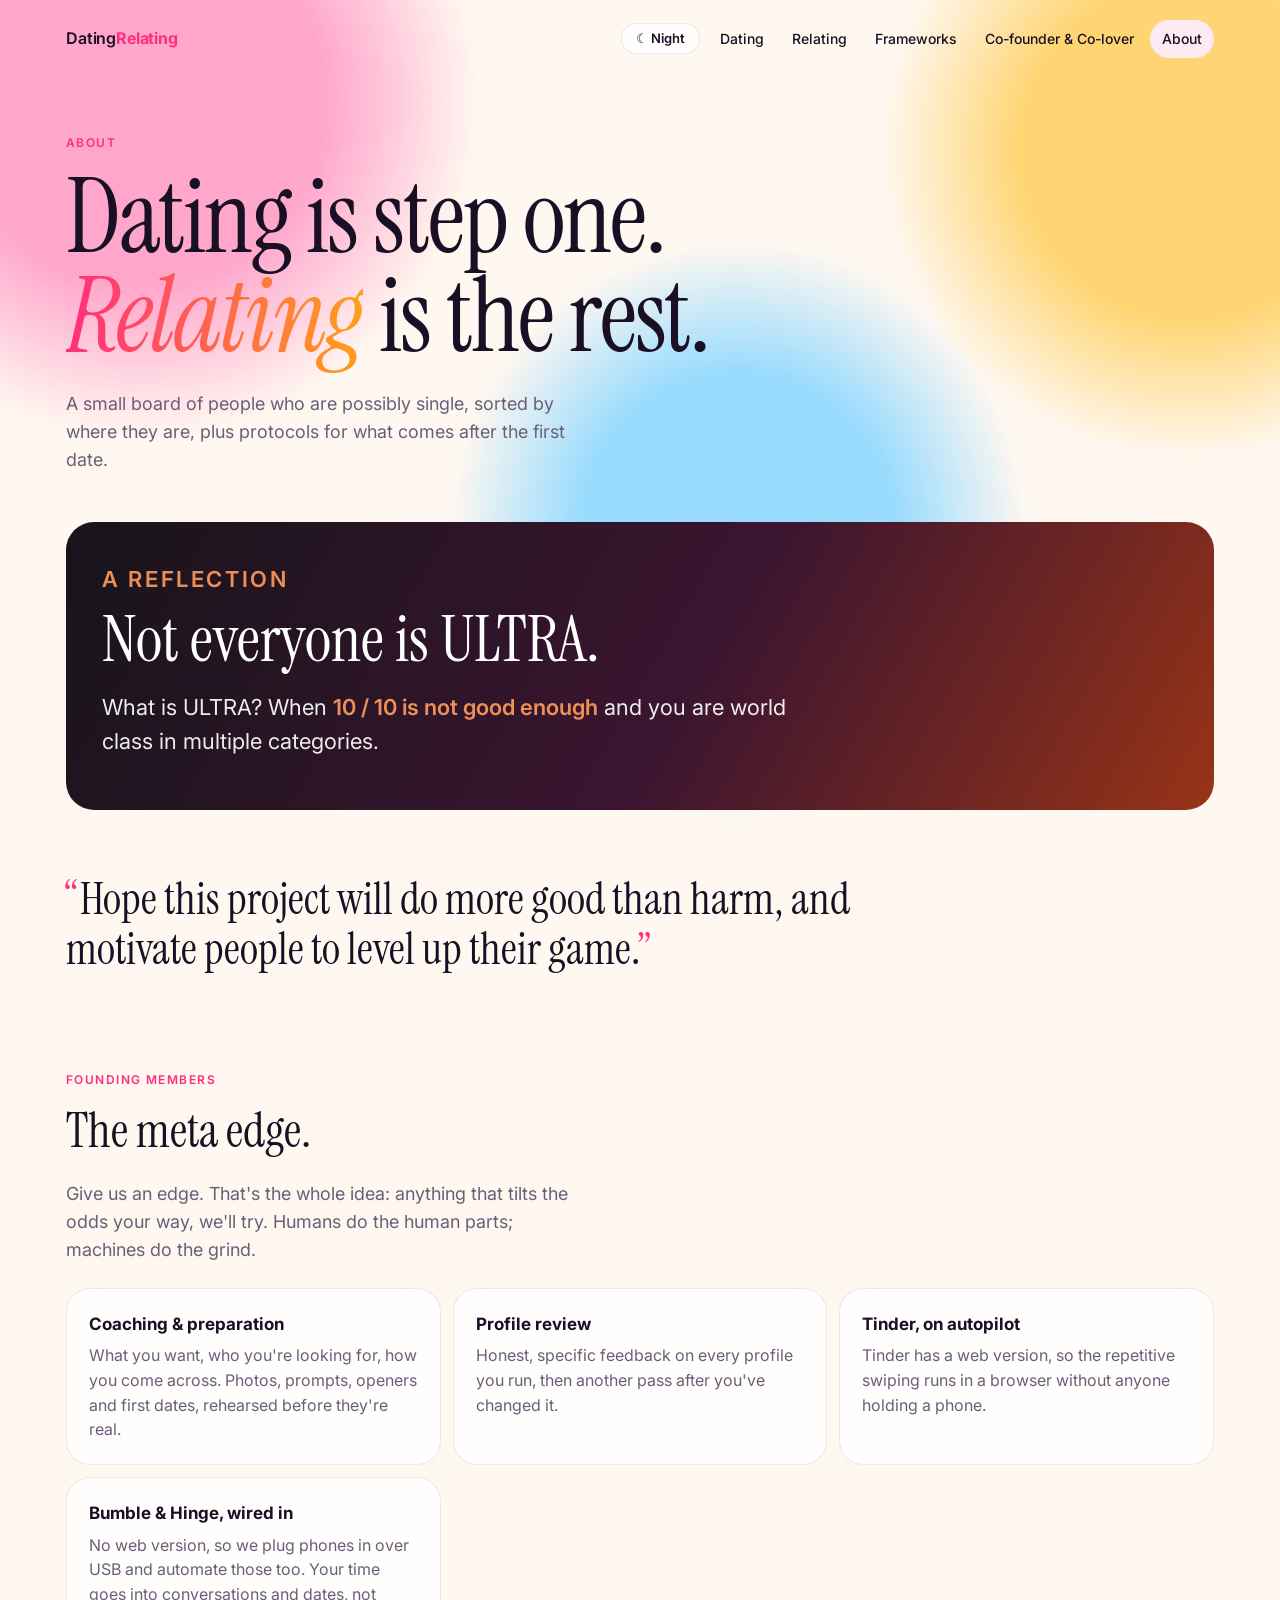
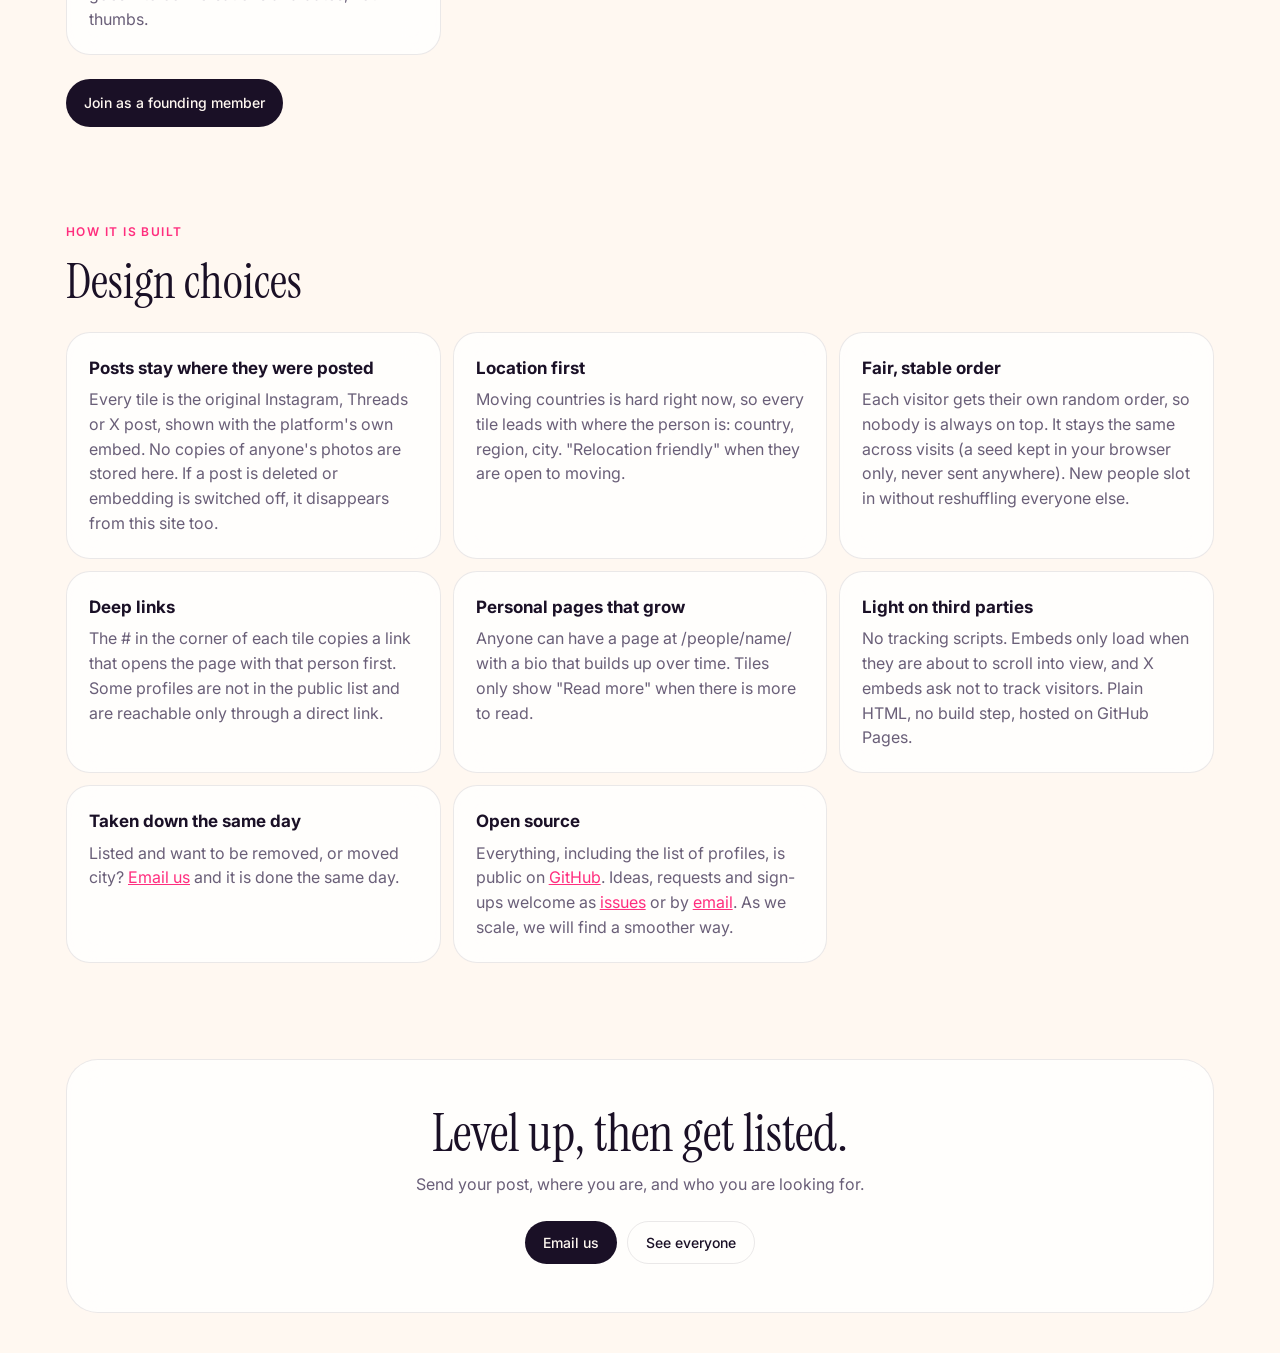
==== commit 168731d8: "Faster page switches (prefetch/prerender, cheaper background glows); drop Hacker Mindset from nav; r" ====
--- a/about/index.html
+++ b/about/index.html
@@ -45,7 +45,6 @@
         <a href="/">Dating</a>
         <a href="/relating/">Relating</a>
         <a href="/frameworks/">Frameworks</a>
-        <a href="/hacker-mindset/">Hacker Mindset</a>
         <a href="/co-founder-co-lover/">Co-founder &amp; Co-lover</a>
         <a href="/about/" aria-current="page">About</a>
       </div>
--- a/style.css
+++ b/style.css
@@ -52,11 +52,13 @@
   -webkit-font-smoothing: antialiased;
   overflow-x: hidden;
 }
-.blobs { position: fixed; inset: 0; z-index: -1; pointer-events: none; filter: blur(80px); opacity: .9; }
+/* Soft colour glows drawn as radial gradients: same look as a big blur filter, far cheaper
+   to paint on phones (a full-screen filter: blur() made scrolling and page switches sluggish). */
+.blobs { position: fixed; inset: 0; z-index: -1; pointer-events: none; opacity: .9; }
 .blobs span { position: absolute; border-radius: 50%; }
-.blobs span:nth-child(1) { width: 520px; height: 520px; background: var(--blob-1); top: -160px; left: -120px; }
-.blobs span:nth-child(2) { width: 460px; height: 460px; background: var(--blob-2); top: -80px; right: -140px; }
-.blobs span:nth-child(3) { width: 420px; height: 420px; background: var(--blob-3); top: 320px; left: 35%; }
+.blobs span:nth-child(1) { width: 680px; height: 680px; background: radial-gradient(closest-side, var(--blob-1) 55%, transparent); top: -240px; left: -200px; }
+.blobs span:nth-child(2) { width: 620px; height: 620px; background: radial-gradient(closest-side, var(--blob-2) 55%, transparent); top: -160px; right: -220px; }
+.blobs span:nth-child(3) { width: 580px; height: 580px; background: radial-gradient(closest-side, var(--blob-3) 55%, transparent); top: 240px; left: 35%; }
 
 .wrap { max-width: 1180px; margin: 0 auto; padding: 0 16px; }
 
